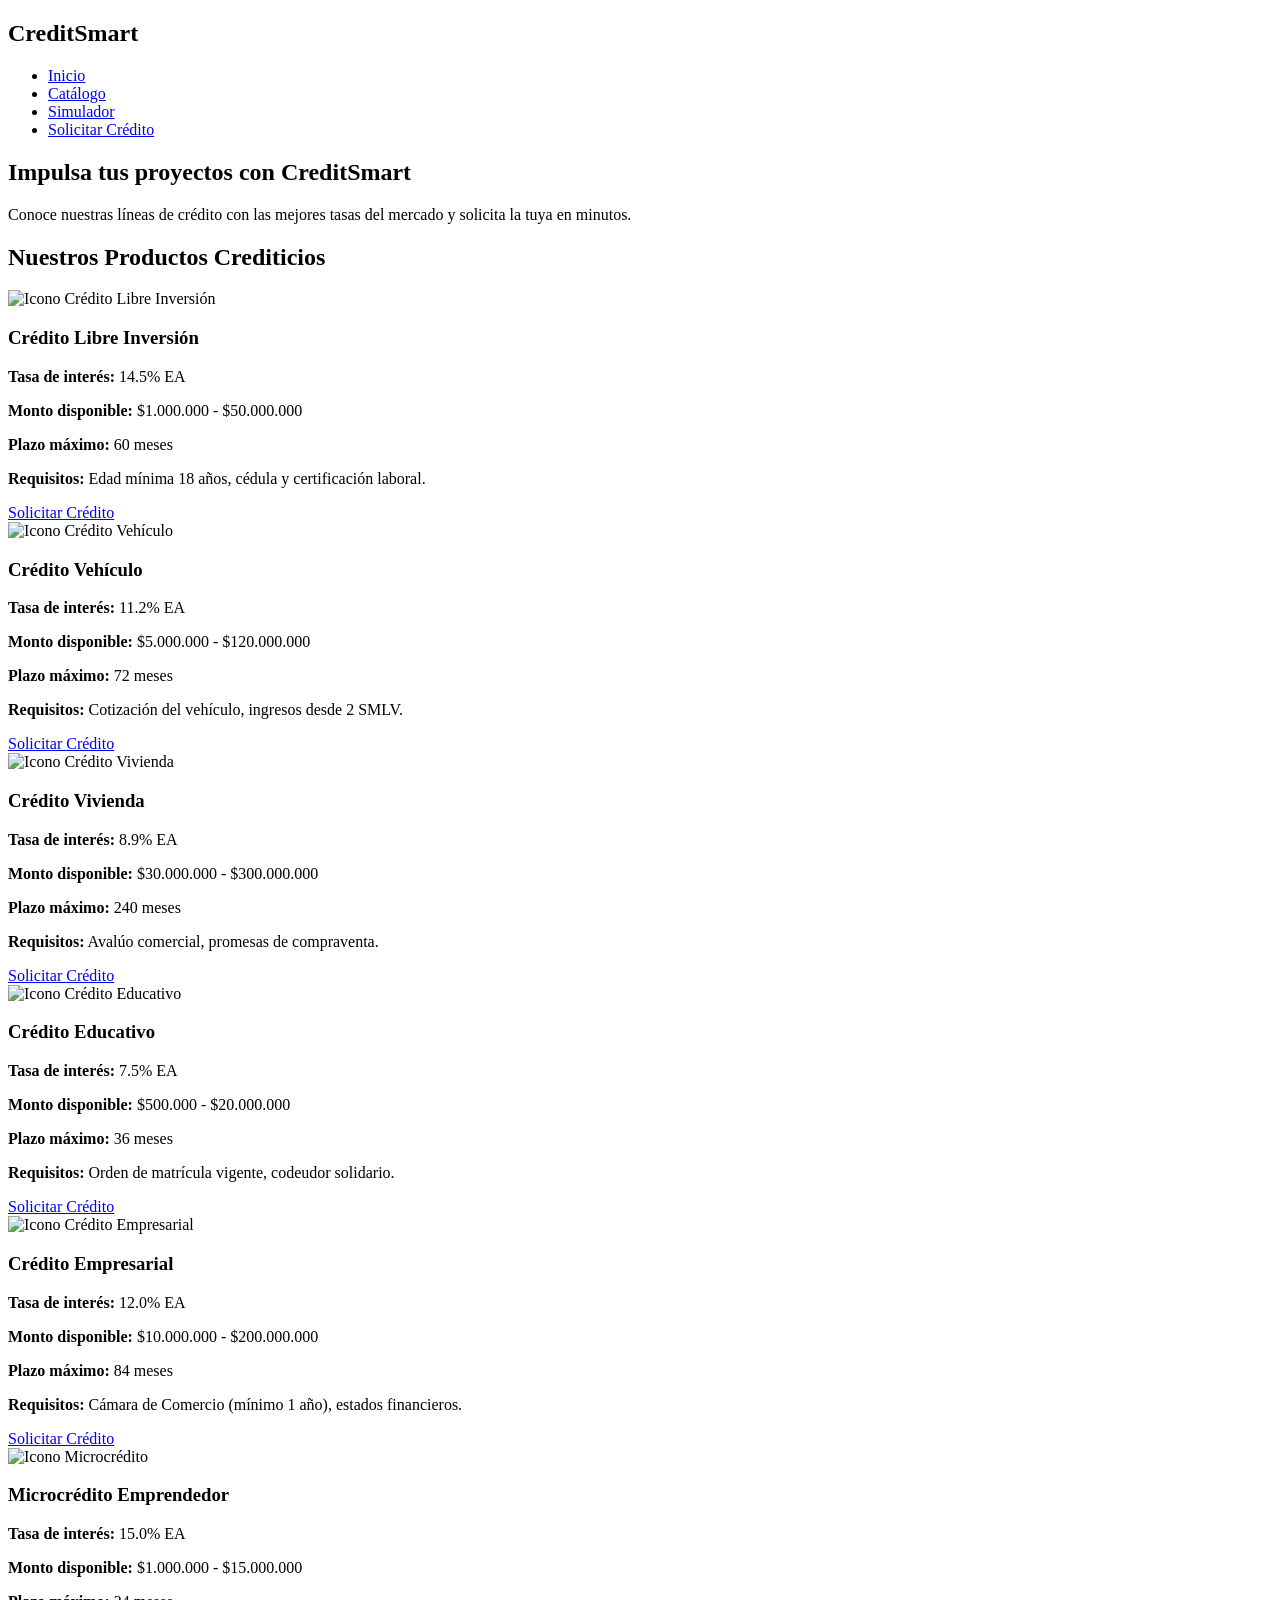
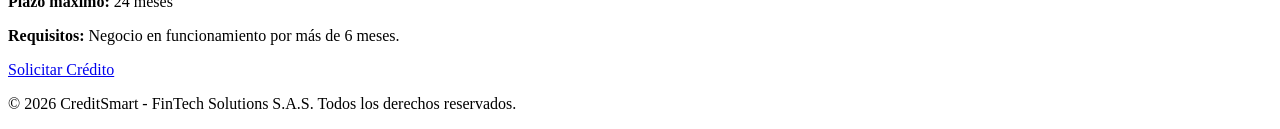
==== catalog.html @ c0f4fdcd "feat: creación landing page principal (index.html) y separación de la página de catálogo" ====
<!DOCTYPE html>
<html lang="es">
<head>
    <meta charset="UTF-8">
    <meta name="viewport" content="width=device-width, initial-scale=1.0">
    <title>CreditSmart - Catálogo de Créditos</title>
</head>
<body>

    <!-- Encabezado y Navegación Principal -->
    <header>
        <nav>
            <div class="brand">
                <h2>CreditSmart</h2>
            </div>
            <ul>
                <li><a href="index.html">Inicio</a></li>
                <li><a href="catalog.html"  class="active">Catálogo</a></li>
                <li><a href="simulator.html">Simulador</a></li>
                <li><a href="request.html">Solicitar Crédito</a></li>
            </ul>
        </nav>
    </header>

    <!-- Contenido Principal -->
    <main>
        <!-- Sección Banner/Hero -->
        <section class="hero">
            <h1>Impulsa tus proyectos con CreditSmart</h1>
            <p>Conoce nuestras líneas de crédito con las mejores tasas del mercado y solicita la tuya en minutos.</p>
        </section>

        <!-- Sección Catálogo de Productos -->
        <section class="catalog">
            <h2>Nuestros Productos Crediticios</h2>
            
            <div class="cards-container">
                
                <!-- Tarjeta 1: Libre Inversión -->
                <article class="credit-card">
                    <img src="https://placehold.co/100x100?text=Libre+Inversion" alt="Icono Crédito Libre Inversión">
                    <h3>Crédito Libre Inversión</h3>
                    <p class="interest-rate"><strong>Tasa de interés:</strong> 14.5% EA</p>
                    <p class="amount"><strong>Monto disponible:</strong> $1.000.000 - $50.000.000</p>
                    <p class="term"><strong>Plazo máximo:</strong> 60 meses</p>
                    <p class="requirements"><strong>Requisitos:</strong> Edad mínima 18 años, cédula y certificación laboral.</p>
                    <a href="request.html" class="btn">Solicitar Crédito</a>
                </article>

                <!-- Tarjeta 2: Crédito Vehículo -->
                <article class="credit-card">
                    <img src="https://placehold.co/100x100?text=Vehiculo" alt="Icono Crédito Vehículo">
                    <h3>Crédito Vehículo</h3>
                    <p class="interest-rate"><strong>Tasa de interés:</strong> 11.2% EA</p>
                    <p class="amount"><strong>Monto disponible:</strong> $5.000.000 - $120.000.000</p>
                    <p class="term"><strong>Plazo máximo:</strong> 72 meses</p>
                    <p class="requirements"><strong>Requisitos:</strong> Cotización del vehículo, ingresos desde 2 SMLV.</p>
                    <a href="request.html" class="btn">Solicitar Crédito</a>
                </article>

                <!-- Tarjeta 3: Crédito Vivienda -->
                <article class="credit-card">
                    <img src="https://placehold.co/100x100?text=Vivienda" alt="Icono Crédito Vivienda">
                    <h3>Crédito Vivienda</h3>
                    <p class="interest-rate"><strong>Tasa de interés:</strong> 8.9% EA</p>
                    <p class="amount"><strong>Monto disponible:</strong> $30.000.000 - $300.000.000</p>
                    <p class="term"><strong>Plazo máximo:</strong> 240 meses</p>
                    <p class="requirements"><strong>Requisitos:</strong> Avalúo comercial, promesas de compraventa.</p>
                    <a href="request.html" class="btn">Solicitar Crédito</a>
                </article>

                <!-- Tarjeta 4: Crédito Educativo -->
                <article class="credit-card">
                    <img src="https://placehold.co/100x100?text=Educativo" alt="Icono Crédito Educativo">
                    <h3>Crédito Educativo</h3>
                    <p class="interest-rate"><strong>Tasa de interés:</strong> 7.5% EA</p>
                    <p class="amount"><strong>Monto disponible:</strong> $500.000 - $20.000.000</p>
                    <p class="term"><strong>Plazo máximo:</strong> 36 meses</p>
                    <p class="requirements"><strong>Requisitos:</strong> Orden de matrícula vigente, codeudor solidario.</p>
                    <a href="request.html" class="btn">Solicitar Crédito</a>
                </article>

                <!-- Tarjeta 5: Crédito Empresarial -->
                <article class="credit-card">
                    <img src="https://placehold.co/100x100?text=Empresarial" alt="Icono Crédito Empresarial">
                    <h3>Crédito Empresarial</h3>
                    <p class="interest-rate"><strong>Tasa de interés:</strong> 12.0% EA</p>
                    <p class="amount"><strong>Monto disponible:</strong> $10.000.000 - $200.000.000</p>
                    <p class="term"><strong>Plazo máximo:</strong> 84 meses</p>
                    <p class="requirements"><strong>Requisitos:</strong> Cámara de Comercio (mínimo 1 año), estados financieros.</p>
                    <a href="request.html" class="btn">Solicitar Crédito</a>
                </article>

                <!-- Tarjeta 6: Microcrédito -->
                <article class="credit-card">
                    <img src="https://placehold.co/100x100?text=Microcredito" alt="Icono Microcrédito">
                    <h3>Microcrédito Emprendedor</h3>
                    <p class="interest-rate"><strong>Tasa de interés:</strong> 15.0% EA</p>
                    <p class="amount"><strong>Monto disponible:</strong> $1.000.000 - $15.000.000</p>
                    <p class="term"><strong>Plazo máximo:</strong> 24 meses</p>
                    <p class="requirements"><strong>Requisitos:</strong> Negocio en funcionamiento por más de 6 meses.</p>
                    <a href="request.html" class="btn">Solicitar Crédito</a>
                </article>

            </div>
        </section>
    </main>

    <!-- Pie de Página -->
    <footer>
        <p>&copy; 2026 CreditSmart - FinTech Solutions S.A.S. Todos los derechos reservados.</p>
    </footer>

</body>
</html>
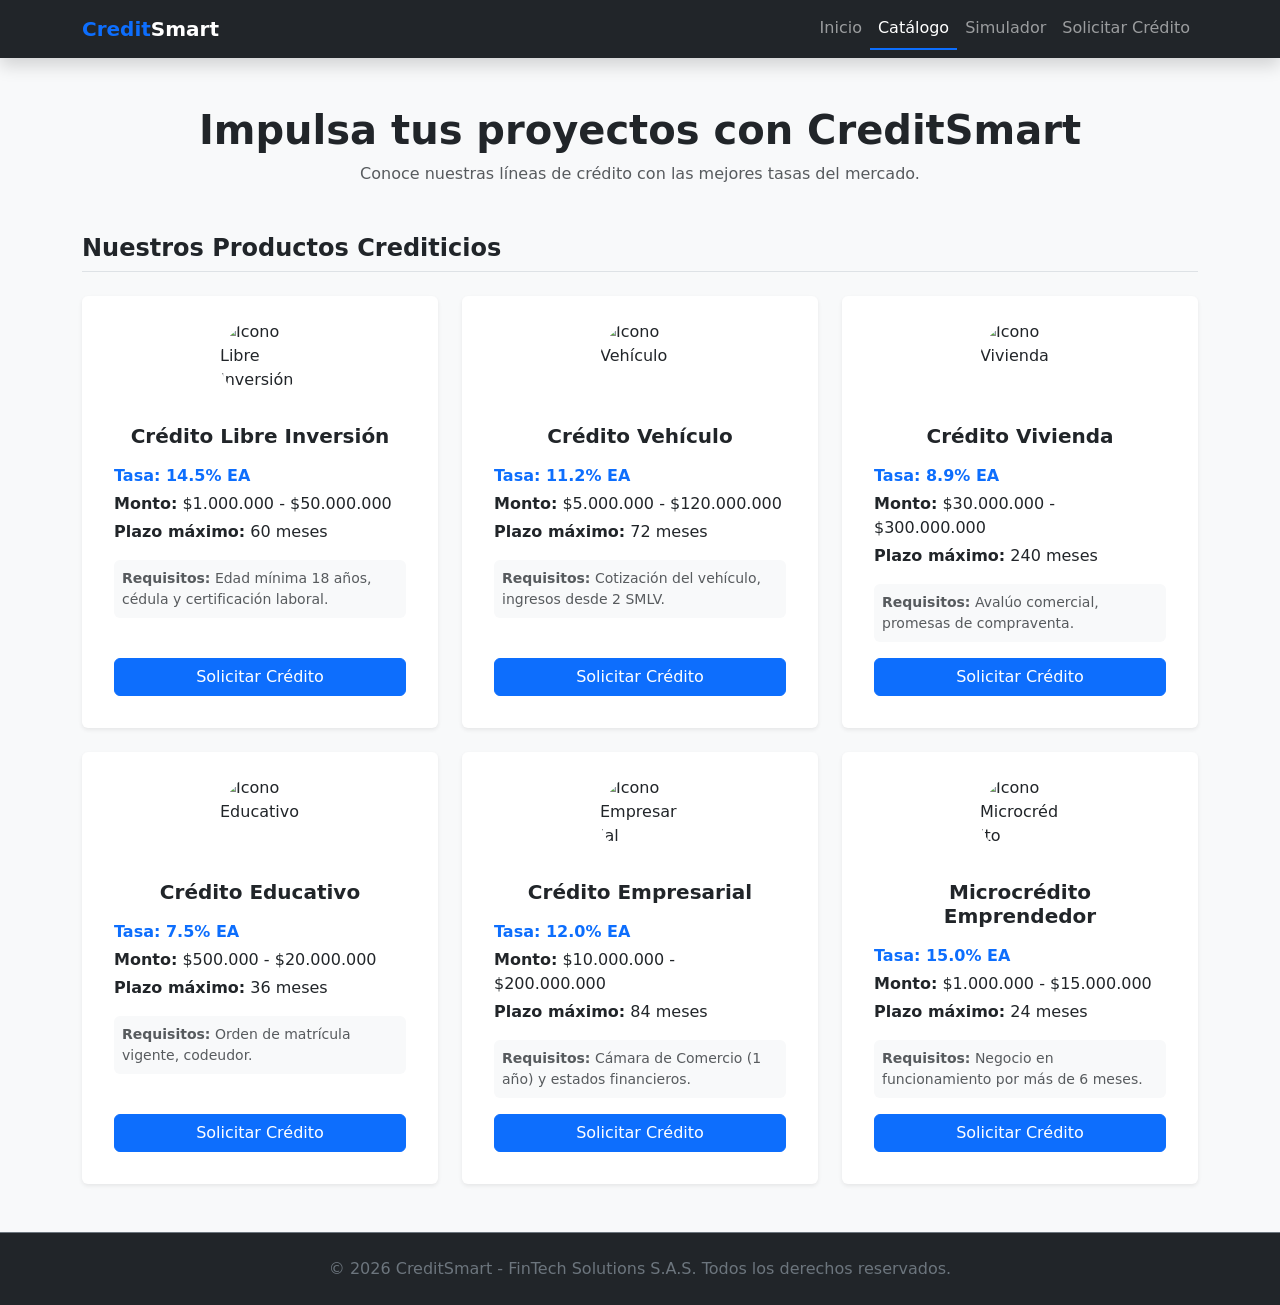
==== commit 64c51411: "style: integracion de Bootstrap 5, navegacion sticky-top y diseño responsive" ====
--- a/catalog.html
+++ b/catalog.html
@@ -4,112 +4,141 @@
     <meta charset="UTF-8">
     <meta name="viewport" content="width=device-width, initial-scale=1.0">
     <title>CreditSmart - Catálogo de Créditos</title>
+    <link href="https://cdn.jsdelivr.net/npm/bootstrap@5.3.3/dist/css/bootstrap.min.css" rel="stylesheet">
+    <link rel="stylesheet" href="css/styles.css">
 </head>
-<body>
+<body class="bg-light">
 
-    <!-- Encabezado y Navegación Principal -->
-    <header>
-        <nav>
-            <div class="brand">
-                <h2>CreditSmart</h2>
+    <header class="sticky-top">
+        <nav class="navbar navbar-expand-lg navbar-dark bg-dark shadow">
+            <div class="container">
+                <a class="navbar-brand fw-bold text-primary" href="index.html">Credit<span class="text-white">Smart</span></a>
+                <button class="navbar-toggler" type="button" data-bs-toggle="collapse" data-bs-target="#navbarNav">
+                    <span class="navbar-toggler-icon"></span>
+                </button>
+                <div class="collapse navbar-collapse" id="navbarNav">
+                    <ul class="navbar-nav ms-auto">
+                        <li class="nav-item"><a class="nav-link" href="index.html">Inicio</a></li>
+                        <li class="nav-item"><a class="nav-link active" href="catalog.html">Catálogo</a></li>
+                        <li class="nav-item"><a class="nav-link" href="simulator.html">Simulador</a></li>
+                        <li class="nav-item"><a class="nav-link" href="request.html">Solicitar Crédito</a></li>
+                    </ul>
+                </div>
             </div>
-            <ul>
-                <li><a href="index.html">Inicio</a></li>
-                <li><a href="catalog.html"  class="active">Catálogo</a></li>
-                <li><a href="simulator.html">Simulador</a></li>
-                <li><a href="request.html">Solicitar Crédito</a></li>
-            </ul>
         </nav>
     </header>
 
-    <!-- Contenido Principal -->
-    <main>
-        <!-- Sección Banner/Hero -->
-        <section class="hero">
-            <h1>Impulsa tus proyectos con CreditSmart</h1>
-            <p>Conoce nuestras líneas de crédito con las mejores tasas del mercado y solicita la tuya en minutos.</p>
-        </section>
+    <main class="container py-5">
+        <div class="text-center mb-5">
+            <h1 class="fw-bold">Impulsa tus proyectos con CreditSmart</h1>
+            <p class="text-muted">Conoce nuestras líneas de crédito con las mejores tasas del mercado.</p>
+        </div>
 
-        <!-- Sección Catálogo de Productos -->
         <section class="catalog">
-            <h2>Nuestros Productos Crediticios</h2>
+            <h2 class="h4 fw-bold mb-4 pb-2 border-bottom">Nuestros Productos Crediticios</h2>
             
-            <div class="cards-container">
+            <div class="row row-cols-1 row-cols-md-2 row-cols-lg-3 g-4">
                 
-                <!-- Tarjeta 1: Libre Inversión -->
-                <article class="credit-card">
-                    <img src="https://placehold.co/100x100?text=Libre+Inversion" alt="Icono Crédito Libre Inversión">
-                    <h3>Crédito Libre Inversión</h3>
-                    <p class="interest-rate"><strong>Tasa de interés:</strong> 14.5% EA</p>
-                    <p class="amount"><strong>Monto disponible:</strong> $1.000.000 - $50.000.000</p>
-                    <p class="term"><strong>Plazo máximo:</strong> 60 meses</p>
-                    <p class="requirements"><strong>Requisitos:</strong> Edad mínima 18 años, cédula y certificación laboral.</p>
-                    <a href="request.html" class="btn">Solicitar Crédito</a>
-                </article>
+                <!-- Tarjeta 1 -->
+                <div class="col">
+                    <article class="card h-100 shadow-sm border-0 p-3">
+                        <img src="https://placehold.co/100x100?text=Libre+Inversion" class="rounded-circle mx-auto my-2" alt="Icono Libre Inversión" width="80" height="80">
+                        <div class="card-body d-flex flex-column">
+                            <h3 class="h5 card-title text-center fw-bold mb-3">Crédito Libre Inversión</h3>
+                            <p class="mb-1 text-primary fw-bold"><strong>Tasa:</strong> 14.5% EA</p>
+                            <p class="mb-1"><strong>Monto:</strong> $1.000.000 - $50.000.000</p>
+                            <p class="mb-3"><strong>Plazo máximo:</strong> 60 meses</p>
+                            <div class="p-2 bg-light rounded text-muted small mb-3"><strong>Requisitos:</strong> Edad mínima 18 años, cédula y certificación laboral.</div>
+                            <a href="request.html" class="btn btn-primary mt-auto w-100">Solicitar Crédito</a>
+                        </div>
+                    </article>
+                </div>
 
-                <!-- Tarjeta 2: Crédito Vehículo -->
-                <article class="credit-card">
-                    <img src="https://placehold.co/100x100?text=Vehiculo" alt="Icono Crédito Vehículo">
-                    <h3>Crédito Vehículo</h3>
-                    <p class="interest-rate"><strong>Tasa de interés:</strong> 11.2% EA</p>
-                    <p class="amount"><strong>Monto disponible:</strong> $5.000.000 - $120.000.000</p>
-                    <p class="term"><strong>Plazo máximo:</strong> 72 meses</p>
-                    <p class="requirements"><strong>Requisitos:</strong> Cotización del vehículo, ingresos desde 2 SMLV.</p>
-                    <a href="request.html" class="btn">Solicitar Crédito</a>
-                </article>
+                <!-- Tarjeta 2 -->
+                <div class="col">
+                    <article class="card h-100 shadow-sm border-0 p-3">
+                        <img src="https://placehold.co/100x100?text=Vehiculo" class="rounded-circle mx-auto my-2" alt="Icono Vehículo" width="80" height="80">
+                        <div class="card-body d-flex flex-column">
+                            <h3 class="h5 card-title text-center fw-bold mb-3">Crédito Vehículo</h3>
+                            <p class="mb-1 text-primary fw-bold"><strong>Tasa:</strong> 11.2% EA</p>
+                            <p class="mb-1"><strong>Monto:</strong> $5.000.000 - $120.000.000</p>
+                            <p class="mb-3"><strong>Plazo máximo:</strong> 72 meses</p>
+                            <div class="p-2 bg-light rounded text-muted small mb-3"><strong>Requisitos:</strong> Cotización del vehículo, ingresos desde 2 SMLV.</div>
+                            <a href="request.html" class="btn btn-primary mt-auto w-100">Solicitar Crédito</a>
+                        </div>
+                    </article>
+                </div>
 
-                <!-- Tarjeta 3: Crédito Vivienda -->
-                <article class="credit-card">
-                    <img src="https://placehold.co/100x100?text=Vivienda" alt="Icono Crédito Vivienda">
-                    <h3>Crédito Vivienda</h3>
-                    <p class="interest-rate"><strong>Tasa de interés:</strong> 8.9% EA</p>
-                    <p class="amount"><strong>Monto disponible:</strong> $30.000.000 - $300.000.000</p>
-                    <p class="term"><strong>Plazo máximo:</strong> 240 meses</p>
-                    <p class="requirements"><strong>Requisitos:</strong> Avalúo comercial, promesas de compraventa.</p>
-                    <a href="request.html" class="btn">Solicitar Crédito</a>
-                </article>
+                <!-- Tarjeta 3 -->
+                <div class="col">
+                    <article class="card h-100 shadow-sm border-0 p-3">
+                        <img src="https://placehold.co/100x100?text=Vivienda" class="rounded-circle mx-auto my-2" alt="Icono Vivienda" width="80" height="80">
+                        <div class="card-body d-flex flex-column">
+                            <h3 class="h5 card-title text-center fw-bold mb-3">Crédito Vivienda</h3>
+                            <p class="mb-1 text-primary fw-bold"><strong>Tasa:</strong> 8.9% EA</p>
+                            <p class="mb-1"><strong>Monto:</strong> $30.000.000 - $300.000.000</p>
+                            <p class="mb-3"><strong>Plazo máximo:</strong> 240 meses</p>
+                            <div class="p-2 bg-light rounded text-muted small mb-3"><strong>Requisitos:</strong> Avalúo comercial, promesas de compraventa.</div>
+                            <a href="request.html" class="btn btn-primary mt-auto w-100">Solicitar Crédito</a>
+                        </div>
+                    </article>
+                </div>
 
-                <!-- Tarjeta 4: Crédito Educativo -->
-                <article class="credit-card">
-                    <img src="https://placehold.co/100x100?text=Educativo" alt="Icono Crédito Educativo">
-                    <h3>Crédito Educativo</h3>
-                    <p class="interest-rate"><strong>Tasa de interés:</strong> 7.5% EA</p>
-                    <p class="amount"><strong>Monto disponible:</strong> $500.000 - $20.000.000</p>
-                    <p class="term"><strong>Plazo máximo:</strong> 36 meses</p>
-                    <p class="requirements"><strong>Requisitos:</strong> Orden de matrícula vigente, codeudor solidario.</p>
-                    <a href="request.html" class="btn">Solicitar Crédito</a>
-                </article>
+                <!-- Tarjeta 4 -->
+                <div class="col">
+                    <article class="card h-100 shadow-sm border-0 p-3">
+                        <img src="https://placehold.co/100x100?text=Educativo" class="rounded-circle mx-auto my-2" alt="Icono Educativo" width="80" height="80">
+                        <div class="card-body d-flex flex-column">
+                            <h3 class="h5 card-title text-center fw-bold mb-3">Crédito Educativo</h3>
+                            <p class="mb-1 text-primary fw-bold"><strong>Tasa:</strong> 7.5% EA</p>
+                            <p class="mb-1"><strong>Monto:</strong> $500.000 - $20.000.000</p>
+                            <p class="mb-3"><strong>Plazo máximo:</strong> 36 meses</p>
+                            <div class="p-2 bg-light rounded text-muted small mb-3"><strong>Requisitos:</strong> Orden de matrícula vigente, codeudor.</div>
+                            <a href="request.html" class="btn btn-primary mt-auto w-100">Solicitar Crédito</a>
+                        </div>
+                    </article>
+                </div>
 
-                <!-- Tarjeta 5: Crédito Empresarial -->
-                <article class="credit-card">
-                    <img src="https://placehold.co/100x100?text=Empresarial" alt="Icono Crédito Empresarial">
-                    <h3>Crédito Empresarial</h3>
-                    <p class="interest-rate"><strong>Tasa de interés:</strong> 12.0% EA</p>
-                    <p class="amount"><strong>Monto disponible:</strong> $10.000.000 - $200.000.000</p>
-                    <p class="term"><strong>Plazo máximo:</strong> 84 meses</p>
-                    <p class="requirements"><strong>Requisitos:</strong> Cámara de Comercio (mínimo 1 año), estados financieros.</p>
-                    <a href="request.html" class="btn">Solicitar Crédito</a>
-                </article>
+                <!-- Tarjeta 5 -->
+                <div class="col">
+                    <article class="card h-100 shadow-sm border-0 p-3">
+                        <img src="https://placehold.co/100x100?text=Empresarial" class="rounded-circle mx-auto my-2" alt="Icono Empresarial" width="80" height="80">
+                        <div class="card-body d-flex flex-column">
+                            <h3 class="h5 card-title text-center fw-bold mb-3">Crédito Empresarial</h3>
+                            <p class="mb-1 text-primary fw-bold"><strong>Tasa:</strong> 12.0% EA</p>
+                            <p class="mb-1"><strong>Monto:</strong> $10.000.000 - $200.000.000</p>
+                            <p class="mb-3"><strong>Plazo máximo:</strong> 84 meses</p>
+                            <div class="p-2 bg-light rounded text-muted small mb-3"><strong>Requisitos:</strong> Cámara de Comercio (1 año) y estados financieros.</div>
+                            <a href="request.html" class="btn btn-primary mt-auto w-100">Solicitar Crédito</a>
+                        </div>
+                    </article>
+                </div>
 
-                <!-- Tarjeta 6: Microcrédito -->
-                <article class="credit-card">
-                    <img src="https://placehold.co/100x100?text=Microcredito" alt="Icono Microcrédito">
-                    <h3>Microcrédito Emprendedor</h3>
-                    <p class="interest-rate"><strong>Tasa de interés:</strong> 15.0% EA</p>
-                    <p class="amount"><strong>Monto disponible:</strong> $1.000.000 - $15.000.000</p>
-                    <p class="term"><strong>Plazo máximo:</strong> 24 meses</p>
-                    <p class="requirements"><strong>Requisitos:</strong> Negocio en funcionamiento por más de 6 meses.</p>
-                    <a href="request.html" class="btn">Solicitar Crédito</a>
-                </article>
+                <!-- Tarjeta 6 -->
+                <div class="col">
+                    <article class="card h-100 shadow-sm border-0 p-3">
+                        <img src="https://placehold.co/100x100?text=Microcredito" class="rounded-circle mx-auto my-2" alt="Icono Microcrédito" width="80" height="80">
+                        <div class="card-body d-flex flex-column">
+                            <h3 class="h5 card-title text-center fw-bold mb-3">Microcrédito Emprendedor</h3>
+                            <p class="mb-1 text-primary fw-bold"><strong>Tasa:</strong> 15.0% EA</p>
+                            <p class="mb-1"><strong>Monto:</strong> $1.000.000 - $15.000.000</p>
+                            <p class="mb-3"><strong>Plazo máximo:</strong> 24 meses</p>
+                            <div class="p-2 bg-light rounded text-muted small mb-3"><strong>Requisitos:</strong> Negocio en funcionamiento por más de 6 meses.</div>
+                            <a href="request.html" class="btn btn-primary mt-auto w-100">Solicitar Crédito</a>
+                        </div>
+                    </article>
+                </div>
 
             </div>
         </section>
     </main>
 
-    <!-- Pie de Página -->
-    <footer>
-        <p>&copy; 2026 CreditSmart - FinTech Solutions S.A.S. Todos los derechos reservados.</p>
+    <footer class="bg-dark text-secondary py-4 text-center mt-auto border-top border-secondary">
+        <div class="container">
+            <p class="mb-0">&copy; 2026 CreditSmart - FinTech Solutions S.A.S. Todos los derechos reservados.</p>
+        </div>
     </footer>
 
+    <script src="https://cdn.jsdelivr.net/npm/bootstrap@5.3.3/dist/js/bootstrap.bundle.min.js"></script>
 </body>
 </html>
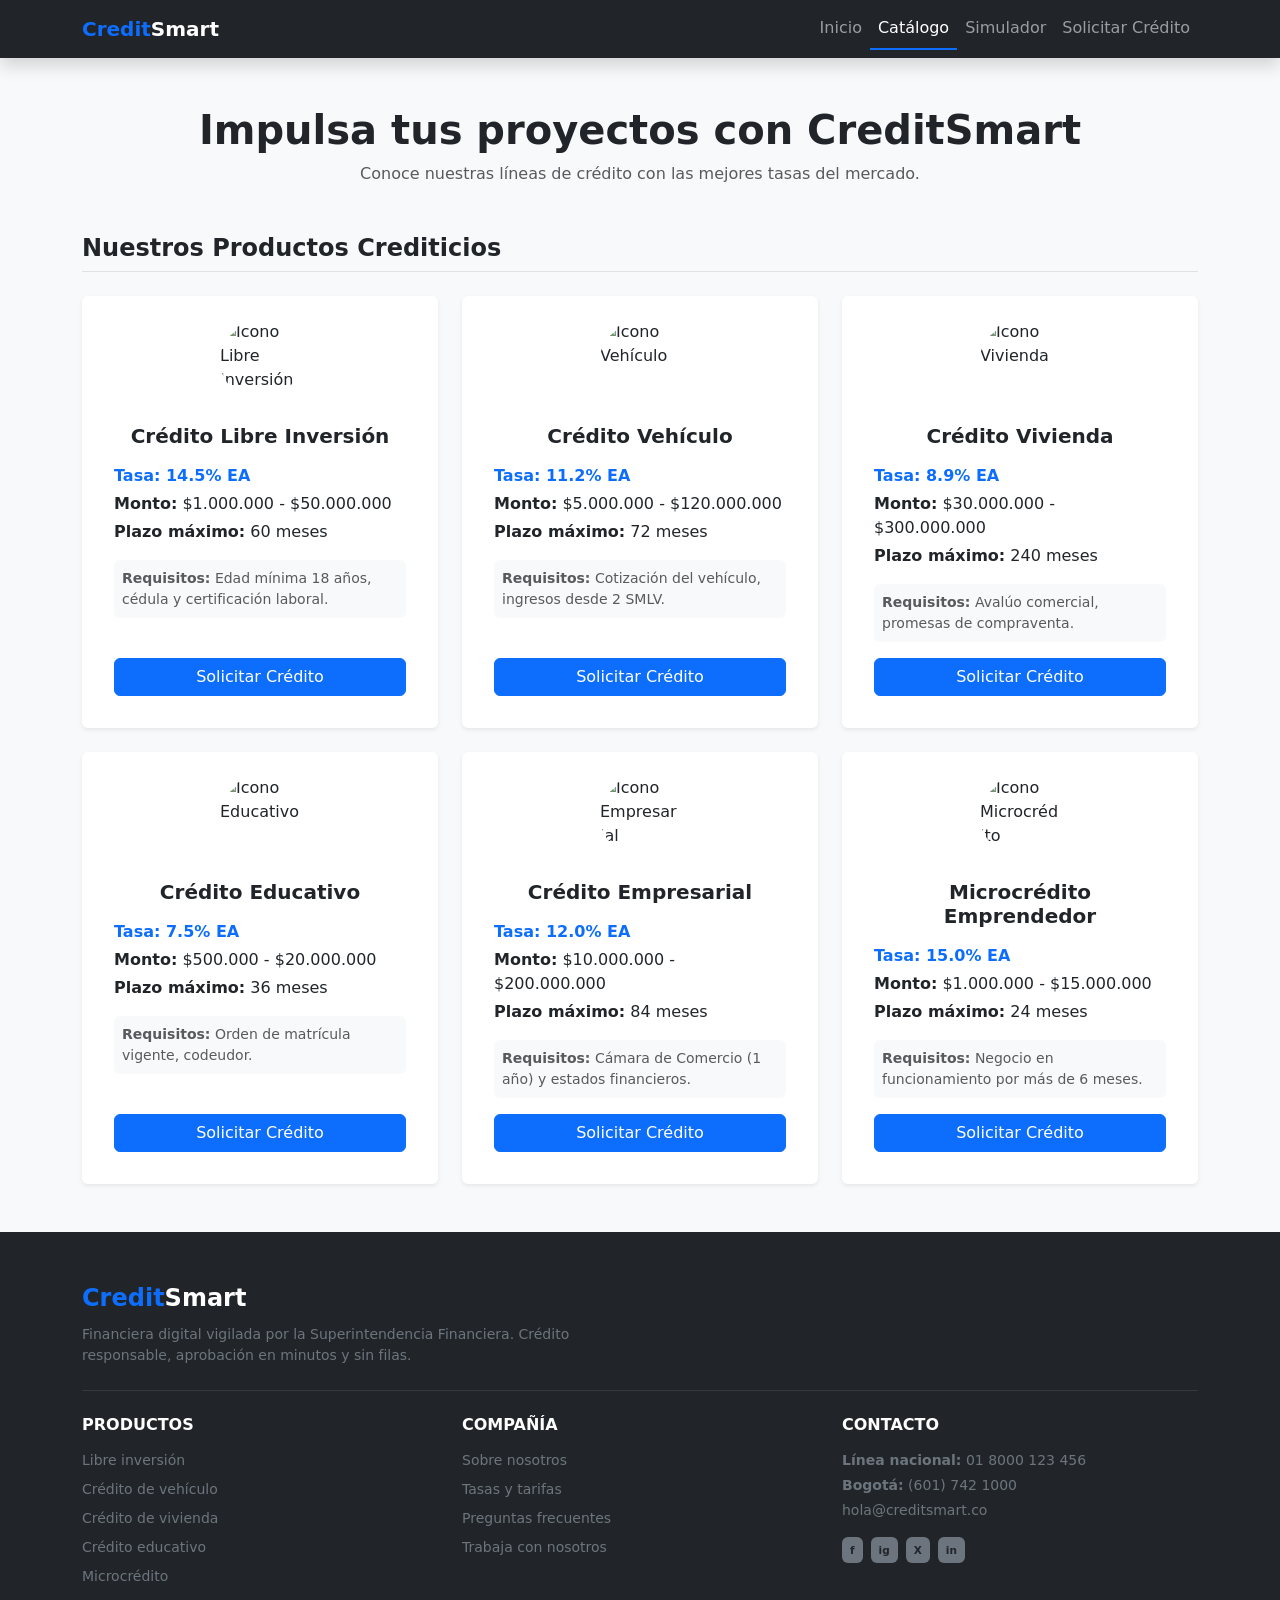
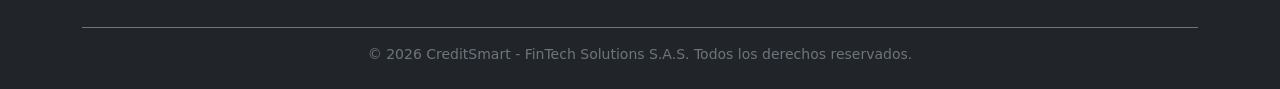
==== commit ed20a729: "refactor: actualizacion de footer corporativo y rediseño del simulador de credito" ====
--- a/catalog.html
+++ b/catalog.html
@@ -133,9 +133,65 @@
         </section>
     </main>
 
-    <footer class="bg-dark text-secondary py-4 text-center mt-auto border-top border-secondary">
+    <!-- Contenedor del Footer -->
+    <footer class="bg-dark text-white pt-5 pb-4 mt-auto">
         <div class="container">
-            <p class="mb-0">&copy; 2026 CreditSmart - FinTech Solutions S.A.S. Todos los derechos reservados.</p>
+            <!-- Resumen de la Empresa -->
+            <div class="mb-4">
+                <a class="navbar-brand fw-bold text-primary fs-4 d-block mb-2" href="index.html">
+                    Credit<span class="text-white">Smart</span>
+                </a>
+                <p class="text-secondary small mb-0" style="max-width: 550px;">
+                    Financiera digital vigilada por la Superintendencia Financiera. Crédito responsable, aprobación en minutos y sin filas.
+                </p>
+            </div>
+
+            <hr class="border-secondary my-4">
+
+            <!-- Columnas de Información -->
+            <div class="row g-4 text-secondary small">
+                <!-- Productos -->
+                <div class="col-6 col-md-4">
+                    <h6 class="text-white fw-bold mb-3 text-uppercase">Productos</h6>
+                    <ul class="list-unstyled">
+                        <li class="mb-2"><span class="text-secondary text-decoration-none">Libre inversión</span></li>
+                        <li class="mb-2"><span class="text-secondary text-decoration-none">Crédito de vehículo</span></li>
+                        <li class="mb-2"><span class="text-secondary text-decoration-none">Crédito de vivienda</span></li>
+                        <li class="mb-2"><span class="text-secondary text-decoration-none">Crédito educativo</span></li>
+                        <li class="mb-2"><span class="text-secondary text-decoration-none">Microcrédito</span></li>
+                    </ul>
+                </div>
+
+                <!-- Compañía -->
+                <div class="col-6 col-md-4">
+                    <h6 class="text-white fw-bold mb-3 text-uppercase">Compañía</h6>
+                    <ul class="list-unstyled">
+                        <li class="mb-2"><span class="text-secondary text-decoration-none">Sobre nosotros</span></li>
+                        <li class="mb-2"><span class="text-secondary text-decoration-none">Tasas y tarifas</span></li>
+                        <li class="mb-2"><span class="text-secondary text-decoration-none">Preguntas frecuentes</span></li>
+                        <li class="mb-2"><span class="text-secondary text-decoration-none">Trabaja con nosotros</span></li>
+                    </ul>
+                </div>
+
+                <!-- Contacto -->
+                <div class="col-12 col-md-4">
+                    <h6 class="text-white fw-bold mb-3 text-uppercase">Contacto</h6>
+                    <p class="mb-1"><strong>Línea nacional:</strong> 01 8000 123 456</p>
+                    <p class="mb-1"><strong>Bogotá:</strong> (601) 742 1000</p>
+                    <p class="mb-3">hola@creditsmart.co</p>
+                    
+                    <div class="d-flex gap-2">
+                        <span class="badge bg-secondary text-dark p-2">f</span>
+                        <span class="badge bg-secondary text-dark p-2">ig</span>
+                        <span class="badge bg-secondary text-dark p-2">X</span>
+                        <span class="badge bg-secondary text-dark p-2">in</span>
+                    </div>
+                </div>
+            </div>
+
+            <div class="text-center text-secondary small mt-4 pt-3 border-top border-secondary">
+                <p class="mb-0">&copy; 2026 CreditSmart - FinTech Solutions S.A.S. Todos los derechos reservados.</p>
+            </div>
         </div>
     </footer>
 
--- a/css/styles.css
+++ b/css/styles.css
@@ -0,0 +1,23 @@
+/* Estilos para el Footer y el Simulador */
+body {
+    display: flex;
+    flex-direction: column;
+    min-height: 100vh;
+}
+
+main {
+    flex: 1;
+}
+
+/* Tarjeta oscura del simulador */
+.bg-navy {
+    background-color: #0d1b2a;
+}
+
+.bg-navy-light {
+    background-color: rgba(255, 255, 255, 0.08);
+}
+
+.nav-link.active {
+    border-bottom: 2px solid #0d6efd;
+}
